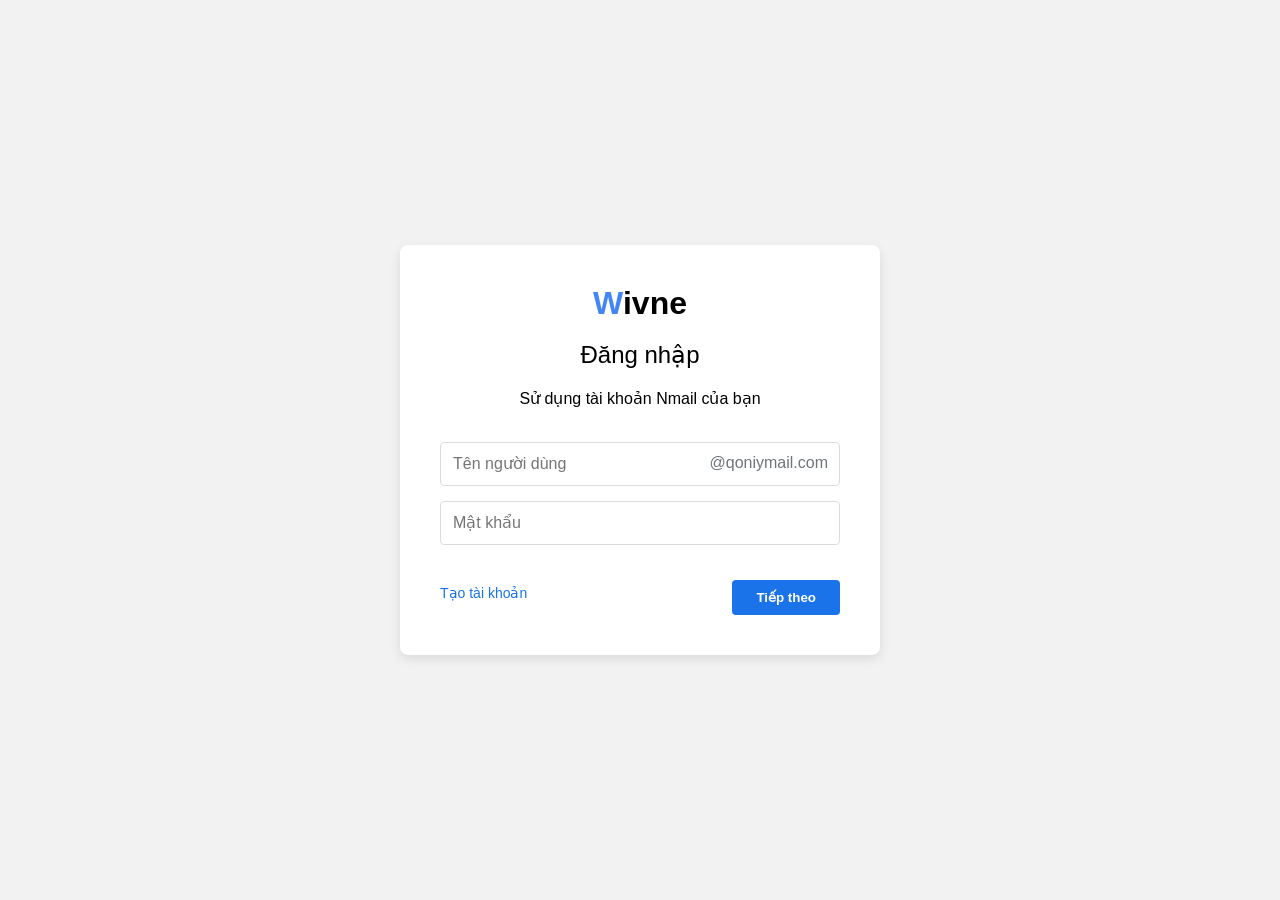
==== login.html @ 176d86ff "Create login.html" ====
<!DOCTYPE html>
<html lang="vi">
<head>
    <meta charset="UTF-8">
    <title>Đăng nhập Nmail - Wivne</title>
    <style>
        body { font-family: 'Segoe UI', Tahoma, Geneva, Verdana, sans-serif; background-color: #f2f2f2; display: flex; justify-content: center; align-items: center; height: 100vh; margin: 0; }
        .login-card { background: white; padding: 40px; border-radius: 8px; box-shadow: 0 4px 12px rgba(0,0,0,0.1); width: 400px; text-align: center; }
        .logo { font-size: 32px; font-weight: bold; margin-bottom: 10px; }
        .logo span { color: #4285F4; } /* Tông màu Wivne */
        h2 { font-weight: 400; margin-bottom: 20px; }
        .input-group { margin-bottom: 15px; position: relative; text-align: left; }
        input { width: 100%; padding: 12px; border: 1px solid #dadce0; border-radius: 4px; font-size: 16px; box-sizing: border-box; }
        .suffix { position: absolute; right: 12px; top: 12px; color: #70757a; pointer-events: none; }
        .btn-next { background: #1a73e8; color: white; border: none; padding: 10px 24px; border-radius: 4px; font-weight: bold; cursor: pointer; float: right; margin-top: 20px; }
        .create-account { color: #1a73e8; text-decoration: none; float: left; margin-top: 25px; font-size: 14px; }
    </style>
</head>
<body>
    <div class="login-card">
        <div class="logo"><span>W</span>ivne</div>
        <h2>Đăng nhập</h2>
        <p>Sử dụng tài khoản Nmail của bạn</p>
        <br>
        <form action="nmail.html">
            <div class="input-group">
                <input type="text" placeholder="Tên người dùng" required>
                <span class="suffix">@qoniymail.com</span>
            </div>
            <div class="input-group">
                <input type="password" placeholder="Mật khẩu" required>
            </div>
            <a href="#" class="create-account">Tạo tài khoản</a>
            <button type="submit" class="btn-next">Tiếp theo</button>
        </form>
    </div>
</body>
</html>
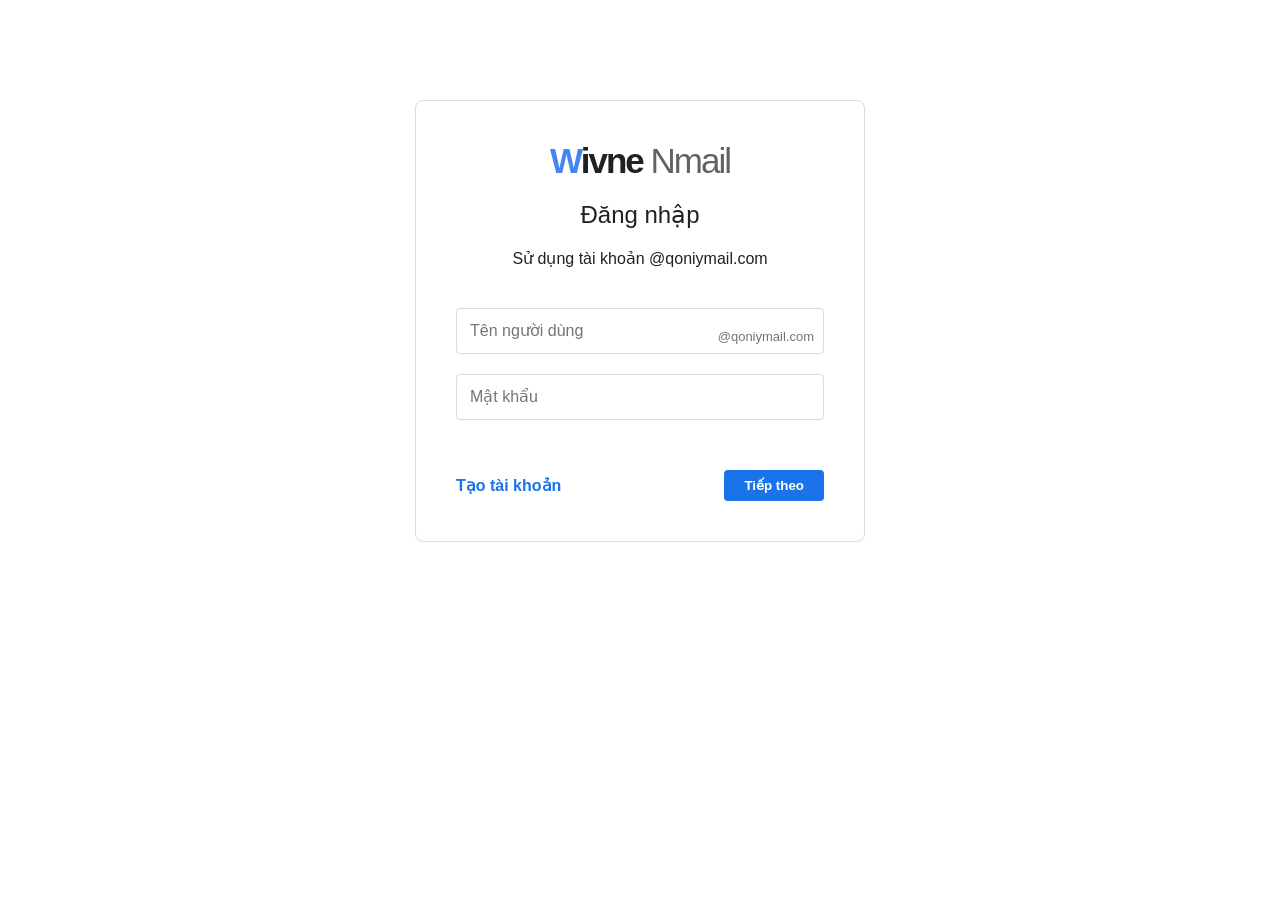
==== commit 94f0a67e: "Update login.html" ====
--- a/login.html
+++ b/login.html
@@ -2,36 +2,34 @@
 <html lang="vi">
 <head>
     <meta charset="UTF-8">
-    <title>Đăng nhập Nmail - Wivne</title>
+    <title>Đăng nhập Nmail</title>
+    <link rel="stylesheet" href="style.css">
     <style>
-        body { font-family: 'Segoe UI', Tahoma, Geneva, Verdana, sans-serif; background-color: #f2f2f2; display: flex; justify-content: center; align-items: center; height: 100vh; margin: 0; }
-        .login-card { background: white; padding: 40px; border-radius: 8px; box-shadow: 0 4px 12px rgba(0,0,0,0.1); width: 400px; text-align: center; }
-        .logo { font-size: 32px; font-weight: bold; margin-bottom: 10px; }
-        .logo span { color: #4285F4; } /* Tông màu Wivne */
-        h2 { font-weight: 400; margin-bottom: 20px; }
-        .input-group { margin-bottom: 15px; position: relative; text-align: left; }
-        input { width: 100%; padding: 12px; border: 1px solid #dadce0; border-radius: 4px; font-size: 16px; box-sizing: border-box; }
-        .suffix { position: absolute; right: 12px; top: 12px; color: #70757a; pointer-events: none; }
-        .btn-next { background: #1a73e8; color: white; border: none; padding: 10px 24px; border-radius: 4px; font-weight: bold; cursor: pointer; float: right; margin-top: 20px; }
-        .create-account { color: #1a73e8; text-decoration: none; float: left; margin-top: 25px; font-size: 14px; }
+        .login-box { 
+            width: 450px; margin: 100px auto; padding: 40px; 
+            border: 1px solid #dadce0; border-radius: 8px; text-align: center; 
+        }
+        .input-field { width: 100%; padding: 13px; margin: 10px 0; border: 1px solid #dadce0; border-radius: 4px; font-size: 16px; }
+        .suffix { display: block; text-align: right; color: #70757a; font-size: 13px; margin-top: -35px; margin-right: 10px; margin-bottom: 20px; }
     </style>
 </head>
 <body>
-    <div class="login-card">
-        <div class="logo"><span>W</span>ivne</div>
-        <h2>Đăng nhập</h2>
-        <p>Sử dụng tài khoản Nmail của bạn</p>
-        <br>
-        <form action="nmail.html">
-            <div class="input-group">
-                <input type="text" placeholder="Tên người dùng" required>
-                <span class="suffix">@qoniymail.com</span>
+    <div class="login-box">
+        <div class="logo-text" style="font-size: 35px;">
+            <span class="blue">W</span>ivne <span style="color:#5f6368; font-weight: normal;">Nmail</span>
+        </div>
+        <h2 style="margin: 20px 0; font-weight: 400;">Đăng nhập</h2>
+        <p>Sử dụng tài khoản @qoniymail.com</p>
+        
+        <form action="nmail.html" method="GET" style="text-align: left; margin-top: 30px;">
+            <input type="text" class="input-field" placeholder="Tên người dùng" required>
+            <span class="suffix">@qoniymail.com</span>
+            <input type="password" class="input-field" placeholder="Mật khẩu" required>
+            
+            <div style="display: flex; justify-content: space-between; align-items: center; margin-top: 40px;">
+                <a href="#" style="color:#1a73e8; text-decoration:none; font-weight:bold;">Tạo tài khoản</a>
+                <button type="submit" class="btn-login" style="border:none; cursor:pointer;">Tiếp theo</button>
             </div>
-            <div class="input-group">
-                <input type="password" placeholder="Mật khẩu" required>
-            </div>
-            <a href="#" class="create-account">Tạo tài khoản</a>
-            <button type="submit" class="btn-next">Tiếp theo</button>
         </form>
     </div>
 </body>
--- a/style.css
+++ b/style.css
@@ -0,0 +1,31 @@
+/* Tổng thể */
+* { margin: 0; padding: 0; box-sizing: border-box; }
+body { font-family: 'Segoe UI', Arial, sans-serif; background: #fff; color: #202124; }
+
+/* Logo Wivne Đa sắc */
+.logo-text { font-size: 60px; font-weight: bold; letter-spacing: -2px; cursor: pointer; text-decoration: none; }
+.blue { color: #4285F4; }
+.red { color: #EA4335; }
+.yellow { color: #FBBC05; }
+.green { color: #34A853; }
+.tilt { display: inline-block; transform: rotate(-15deg); }
+
+/* Header & Nav */
+header { height: 60px; display: flex; justify-content: flex-end; align-items: center; padding: 0 20px; gap: 15px; }
+header a { text-decoration: none; color: #5f6368; font-size: 14px; }
+header a:hover { text-decoration: underline; }
+.btn-login { background: #1a73e8; color: white !important; padding: 8px 20px; border-radius: 4px; font-weight: bold; }
+
+/* Form tìm kiếm */
+.search-form { width: 100%; max-width: 584px; margin: 0 auto; }
+.search-box { 
+    display: flex; align-items: center; border: 1px solid #dfe1e5; 
+    border-radius: 24px; padding: 10px 20px; margin-top: 20px;
+}
+.search-box:hover { box-shadow: 0 1px 6px rgba(32,33,36,0.28); }
+.search-box input { flex: 1; border: none; outline: none; font-size: 16px; }
+
+/* Footer */
+footer { position: fixed; bottom: 0; width: 100%; background: #f2f2f2; color: #70757a; font-size: 14px; }
+.footer-top { padding: 15px 30px; border-bottom: 1px solid #dadce0; }
+.footer-bottom { padding: 15px 30px; display: flex; justify-content: space-between; }
